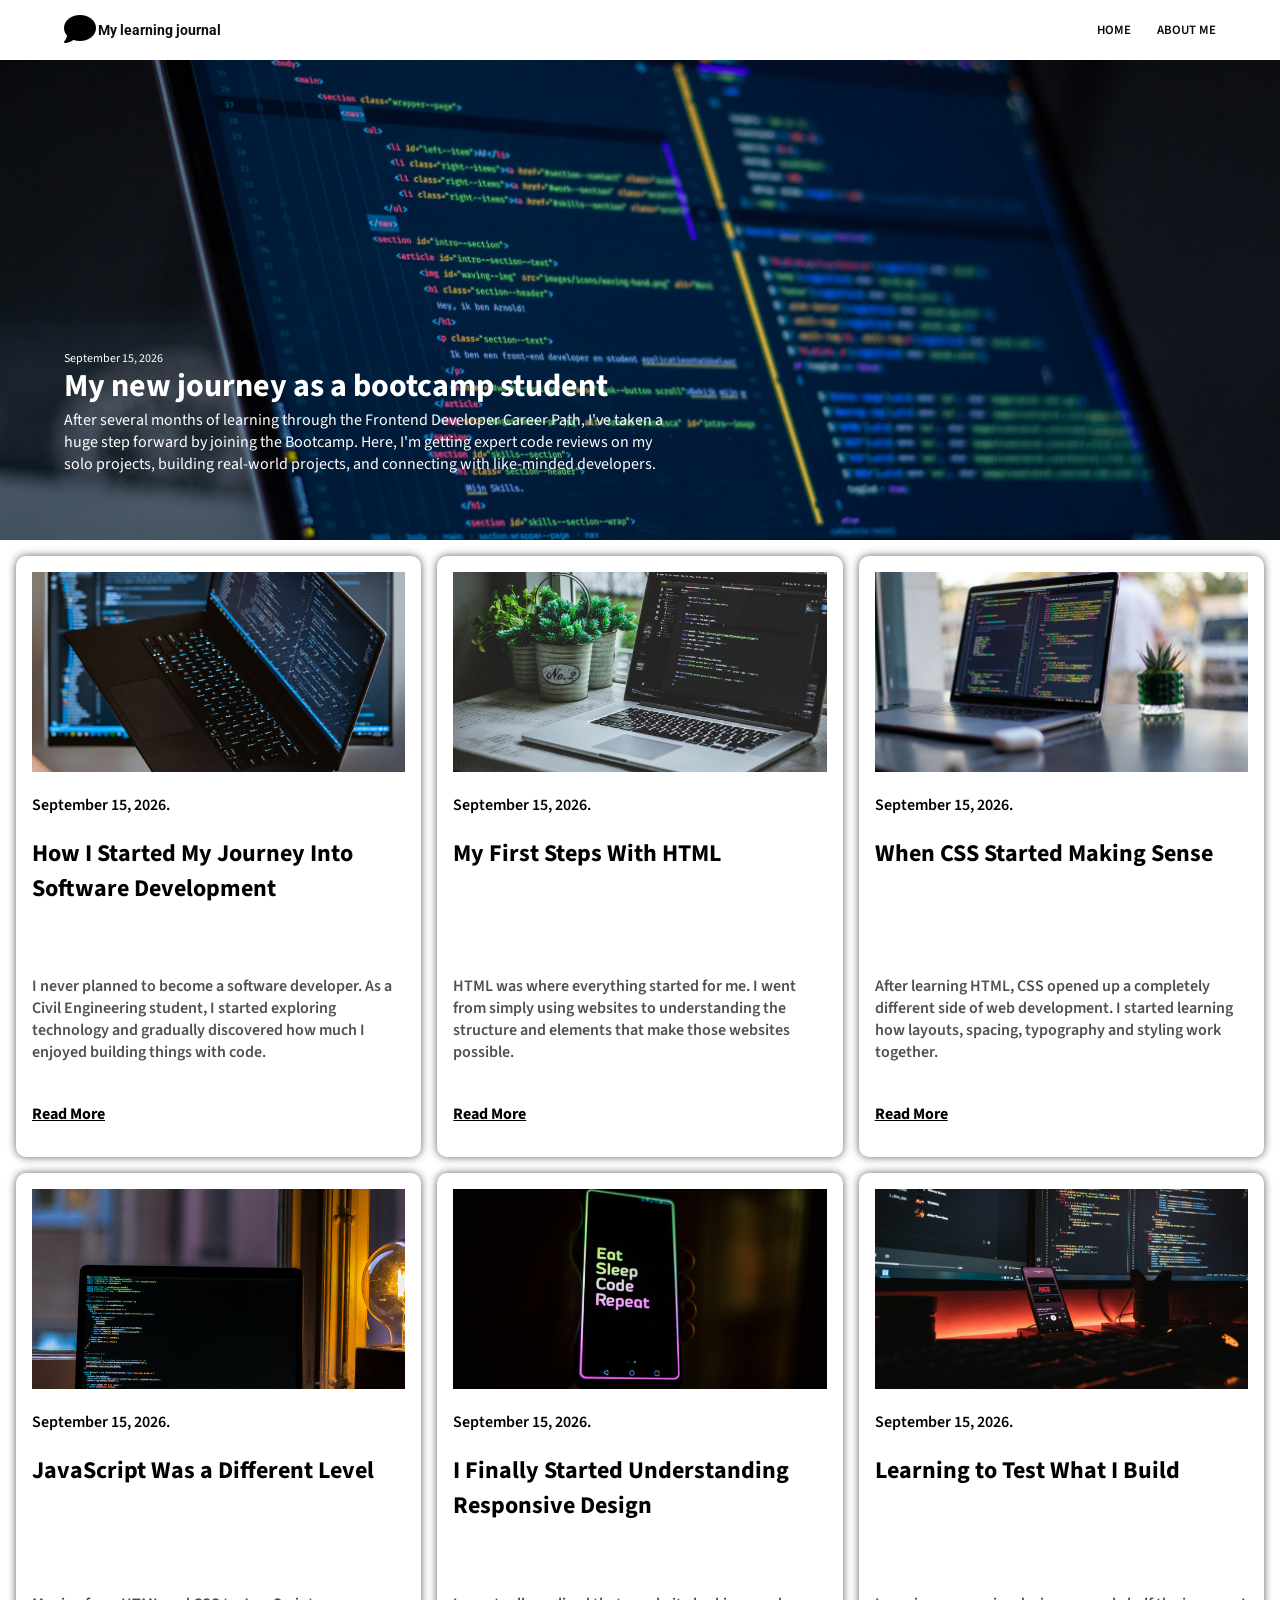
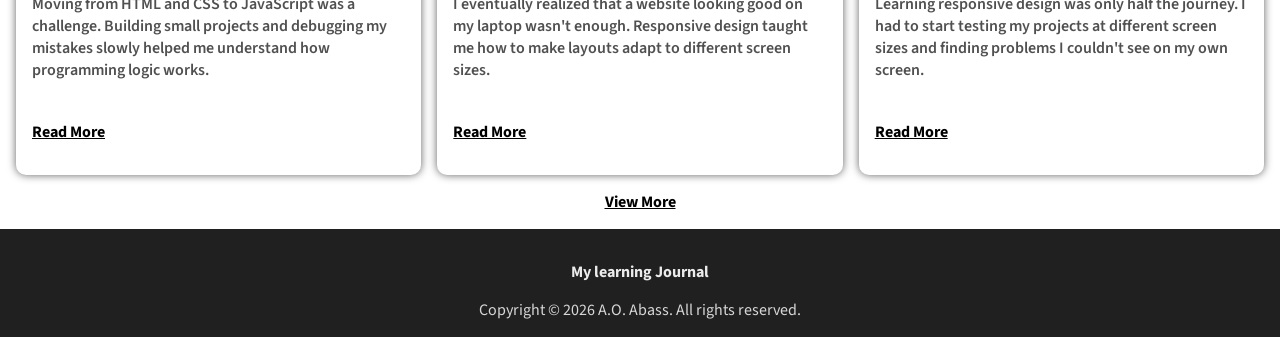
==== index.html @ b2491ed3 "Initial Commit First Date: 16-09-2026" ====
<!DOCTYPE html>
<html lang="en">
<head>
    <meta charset="UTF-8">
    <meta name="viewport" content="width=device-width, initial-scale=1.0">
    <title>My Learning Journal</title>
    <!-- CSS -->
     <link rel="stylesheet" href="css/style.css">
    <!-- Font Awesome CDN-->
    <link rel="stylesheet" href="https://cdnjs.cloudflare.com/ajax/libs/font-awesome/6.2.0/css/all.min.css" integrity="sha512-xh6O/CkQoPOWDdYTDqeRdPCVd1SpvCA9XXcUnZS2FmJNp1coAFzvtCN9BmamE+4aHK8yyUHUSCcJHgXloTyT2A==" crossorigin="anonymous" referrerpolicy="no-referrer" /> 
    <!-- Google Fonts -->

    <!-- Source Sans 3 -->
    <link rel="preconnect" href="https://fonts.googleapis.com">
    <link rel="preconnect" href="https://fonts.gstatic.com" crossorigin>
    <link href="https://fonts.googleapis.com/css2?family=Roboto:ital,wght@0,100..900;1,100..900&family=Source+Sans+3:ital,wght@0,200..900;1,200..900&display=swap" rel="stylesheet">

    <!-- Roboto -->
    <link rel="preconnect" href="https://fonts.googleapis.com">
    <link rel="preconnect" href="https://fonts.gstatic.com" crossorigin>
    <link href="https://fonts.googleapis.com/css2?family=Roboto:ital,wght@0,100..900;1,100..900&display=swap" rel="stylesheet">
</head>
<body>
    <header>
        <div class="container">
            <div class="logo">
                <div><i class="fa-mosaic fa-solid fa-comment"></i></div>
                <h1>My learning journal</h1>
            </div>
            
            <!-- SITE NAVIGATION -->
            <nav>
                <ul>
                    <li><a href="#">HOME</a></li>
                    <li><a href="#">ABOUT ME</a></li>
                </ul>
            </nav>
        </div>
    </header>

    <main>
        <section class="intro">
            <div class="intro-text">
                <p class="intro-date">September 15, 2026</p>
                <h2>My new journey as a bootcamp student</h2>
                <p>After several months of learning through the Frontend Developer
                Career Path, I've taken a huge step forward by joining the Bootcamp.
                Here, I'm getting expert code reviews on my solo projects, building
                real-world projects, and connecting with like-minded developers.</p>
            </div>
        </section>
        <section class="blog-posts">
            <a href="blog-1.html" class="blog-card">
                <article>
                    <img src="images/blog-1.jpg" alt="">
                    <p class="blog-date">September 15, 2026.</p>
                    <h2>How I Started My Journey Into Software Development</h2>
                    <p class="blog-preview">I never planned to become a software developer. As a Civil Engineering student, I started exploring technology and gradually discovered how much I enjoyed building things with code.</p>
                    <p class="read-more-btn">Read More</p>
                </article>
            </a>
            <a href="blog-2.html" class="blog-card">
                <article>
                    <img src="images/blog-2.jpg" alt="">
                    <p class="blog-date">September 15, 2026.</p>
                    <h2>My First Steps With HTML</h2>
                    <p class="blog-preview">HTML was where everything started for me. I went from simply using websites to understanding the structure and elements that make those websites possible.</p>
                    <p class="read-more-btn">Read More</p>
                </article>
            </a>
            <a href="blog-3.html" class="blog-card">
                <article>
                    <img src="images/blog-3.jpg" alt="">
                    <p class="blog-date">September 15, 2026.</p>
                    <h2>When CSS Started Making Sense</h2>
                    <p class="blog-preview">After learning HTML, CSS opened up a completely different side of web development. I started learning how layouts, spacing, typography and styling work together.</p>
                    <p class="read-more-btn">Read More</p>
                </article>
            </a>
            <a href="blog-4.html" class="blog-card">
                <article>
                    <img src="images/blog-4.jpg" alt="">
                    <p class="blog-date">September 15, 2026.</p>
                    <h2>JavaScript Was a Different Level</h2>
                    <p class="blog-preview">Moving from HTML and CSS to JavaScript was a challenge. Building small projects and debugging my mistakes slowly helped me understand how programming logic works.</p>
                    <p class="read-more-btn">Read More</p>
                </article>
            </a>
            <a href="blog-5.html" class="blog-card">
                <article>   
                    <img src="images/blog-5.jpg" alt="">
                    <p class="blog-date">September 15, 2026.</p>
                    <h2>I Finally Started Understanding Responsive Design</h2>
                    <p class="blog-preview">I eventually realized that a website looking good on my laptop wasn't enough. Responsive design taught me how to make layouts adapt to different screen sizes.</p>
                    <p class="read-more-btn">Read More</p>
                </article>
            </a>
            <a href="blog-6.html" class="blog-card">
                <article>
                    <img src="images/blog-6.jpg" alt="">
                    <p class="blog-date">September 15, 2026.</p>
                    <h2>Learning to Test What I Build</h2>
                    <p class="blog-preview">Learning responsive design was only half the journey. I had to start testing my projects at different screen sizes and finding problems I couldn't see on my own screen.</p>
                    <p class="read-more-btn">Read More</p>
                </article>
            </a>
            <a href="blog-7.html" class="blog-card hidden">
                <article>
                    <img src="images/blog-7.jpg" alt="">
                    <p class="blog-date">September 15, 2026.</p>
                    <h2>Moving From Tutorials to My Own Projects</h2>
                    <p class="blog-preview">Tutorials helped me learn the fundamentals, but building on my own taught me something different. I started focusing less on following instructions and more on figuring things out myself.</p>
                    <p class="read-more-btn">Read More</p>
                </article>
            </a>
            <a href="blog-8.html" class="blog-card hidden">
                <article>
                    <img src="images/blog-8.jpg" alt="">
                    <p class="blog-date">September 15, 2026.</p>
                    <h2>Making My Projects Feel Like Mine</h2>
                    <p class="blog-preview">As I became more comfortable with development, I started turning what I learnt into projects based on my own ideas, from tourist website to a Nigerian restaurant concept.</p>
                    <p class="read-more-btn">Read More</p>
                </article>
            </a>
            <a href="blog-9.html" class="blog-card hidden">
                <article>
                    <img src="images/blog-9.jpg" alt="">
                    <p class="blog-date">September 15, 2026.</p>
                    <h2>Why I'm Continuing Towards Full-Stack Development</h2>
                    <p class="blog-preview">The more I learnt about frontend development, the more curious I became about what happens behind the interface. That curiosity is pushing me toward backend and full-stack development.</p>
                    <p class="read-more-btn">Read More</p>
                </article>
            </a>
            <a href="blog-10.html" class="blog-card last-card hidden">
                <article>
                    <img src="images/blog-10.jpg" alt="">
                    <p class="blog-date">September 15, 2026.</p>
                    <h2>This Is Only the Beginning</h2>
                    <p class="blog-preview blog-10-preview">Looking back at everything I've learnt so far, I can see how much I've grown. But this is just the beginning of a much bigger journey into software engineering.</p>
                    <p class="read-more-btn">Read More</p>
                </article>
            </a>
        </section>
        <p id="view-more-btn" class="view-more-btn">View More</p>
    </main>
    <footer>
        <p class="paragraph-one">My learning Journal</p>
        <p class="paragragh-two"> Copyright &copy; 2026 A.O. Abass. All rights reserved.</p>
    </footer>
    <script src="script.js"></script>
</body>
</html>
---- css/style.css ----
*,
*::before,
*::after {
    box-sizing: border-box;
}

html, 
body {
    margin: 0;
    padding: 0;
    font-family: "Source Sans 3", sans-serif;
}

body {
    background-color: #fff;
}

html {
    scrollbar-width: none;
}

html::-webkit-scrollbar {
    display: none;
}

/* ----- TYPOGRAPHY ----- */

h1 {
    font-size: 0.85rem;
    margin: 0;
    font-family: "Roboto", sans-serif;
    color: #0E0E0E;
}



/* ----- lAYOUT ----- */

.logo {
    display: flex;
    align-items: center;
    gap: 0.1em;
}

i {
    font-size: 2rem;
}
 
.container {
    width: 90%;
    margin: 0 auto;
    background-color: #fFFFFF;
}

/* ----- NAVIGATION ----- */

header .container, 
    nav ul{
        display: flex;
    }

header .container {
    justify-content: space-between;
    align-items: center;
    padding: 0.8em 0;
}

a {
    color: inherit;
    text-decoration: none;
    font-weight: 600;
}

ul {
    padding: 0;
    margin: 0;
    list-style-type: none;
    font-size: 0.8rem;
    color: #090909;
}

li {
    margin-left: 2em;
}


/* ----- INTRO ----- */

.intro {
    background: black url(../images/intro.jpg);
    width: 100%;
    background-size: cover;
    background-position: center;
    color: white;
    min-height: 295px;
}

.intro-text {
    padding: 4em 1em 0;
}

.intro-text .intro-date,
.intro-text h2 {
    margin-bottom: 0;
}

.intro-text .intro-date {
    font-size: 0.75em;
}

.intro-text h2 {
    font-size: 2em;
    line-height: 1.2;
    margin-top: 0;
}

.intro-text p {
    font-size: 1em;
    margin-top: 0.2em;
    max-width: 600px;
}


/* ----- BLOG POSTS ----- */

img {
    width: 100%;
    height: 200px;
    object-fit: cover;
}

.blog-posts {
    display: grid;
    grid-template-columns: 1fr;
    gap: 1em;
    margin: 1em;
}

.blog-card {
    border-radius: 10px;
    overflow: hidden;
    border: none;
    box-shadow: 0 0 8px rgba(0, 0, 0, 0.62);
    padding: 1em;
}

article .blog-preview {
    color: #505050;
}

.hidden {
    display: none;
}

.read-more-btn,
.view-more-btn {
    font-weight: bold;
    text-decoration: underline;
    cursor: pointer;
}

.view-more-btn {
    text-align: center;
}

/* ----- FOOTER ----- */

footer {
    background-color: #202020;
    text-align: center;
    padding: 1em;
}

footer .paragraph-one {
    color: #ECECEC;
    font-weight: bold;
}

footer .paragragh-two {
    color: #D7D7D7;
    margin: 0;
}



/* ----- MEDIA QUERIES ----- */

@media (min-width: 768px) {
    .intro {
        min-height: 400px;
    }
    
    .intro-text {
        padding: 15em 2em 0;
    }

    .blog-posts {
        grid-template-columns: repeat(2,1fr);
    }

    .blog-card h2 {
        min-height: 4.5em;
    }

    .blog-preview {
        min-height: 7em;
    }
}


@media (min-width: 1024px) {
    .intro {
        min-height: 480px;
    }
    
    .intro-text {
        padding: 18em 4em 0;
    }

    .blog-posts {
        grid-template-columns: repeat(3,1fr);
    }

    .last-card {
        grid-column: 1 / -1;
    }

    .blog-card h2 {
        min-height: 5em;
    }

    .blog-10-preview {
        max-width: 800px;
    }
}
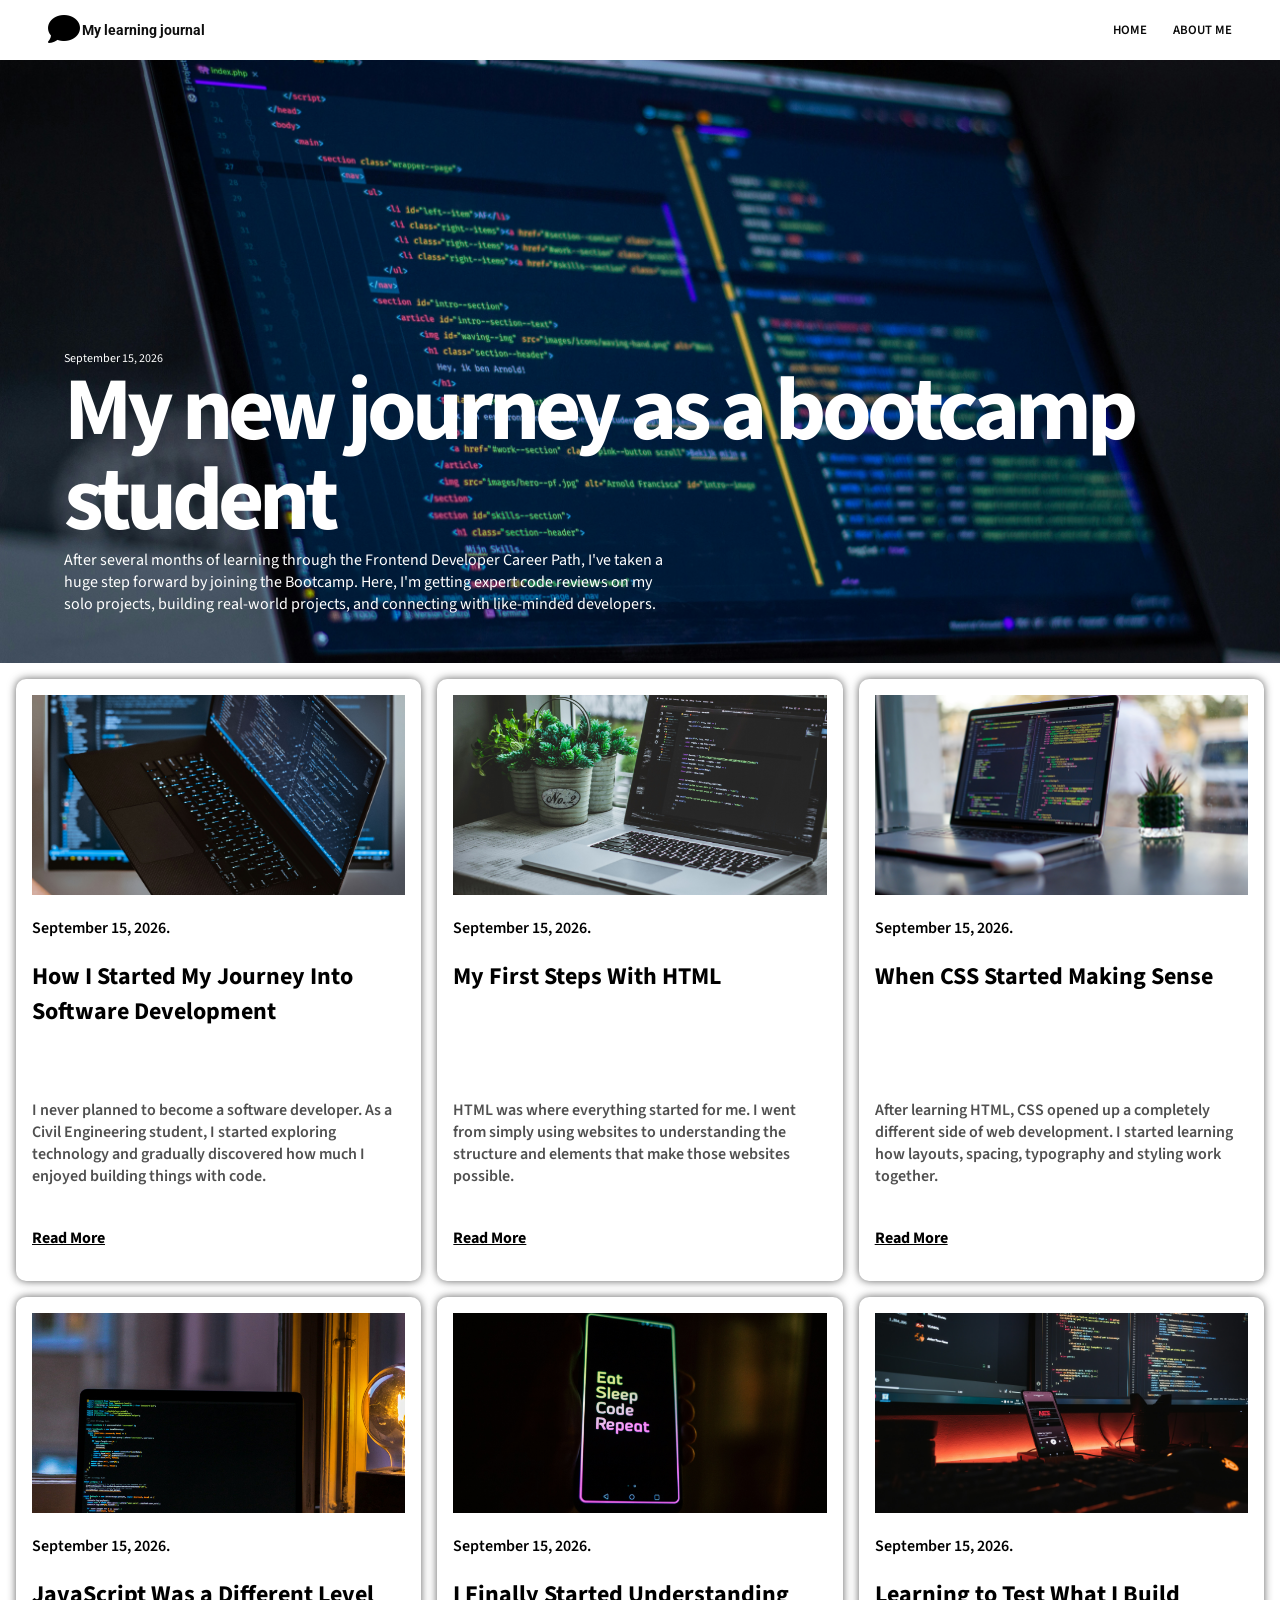
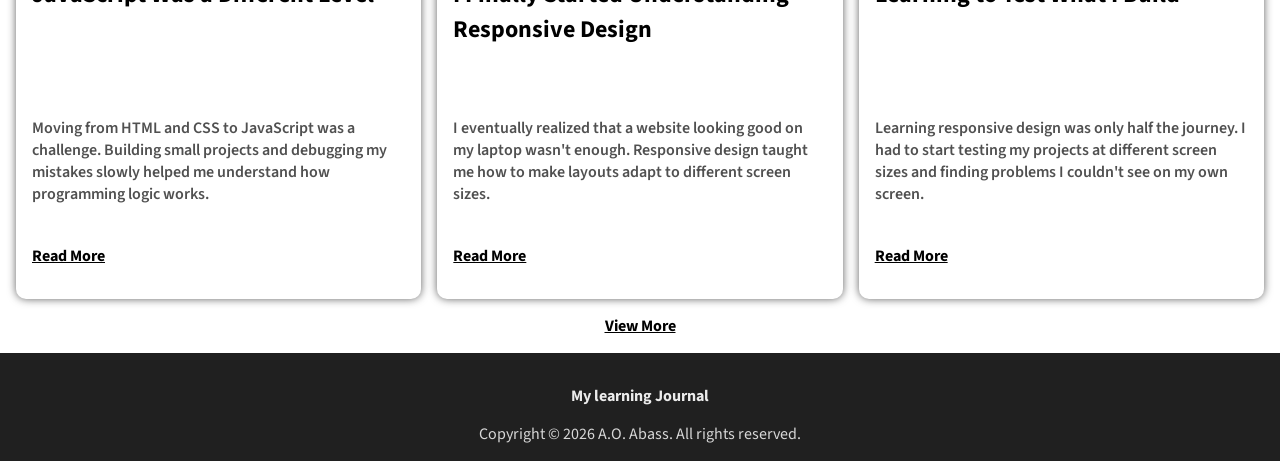
==== commit 6098c831: "feat: complete learning journal and blog pages" ====
--- a/index.html
+++ b/index.html
@@ -32,7 +32,7 @@
             <nav>
                 <ul>
                     <li><a href="#">HOME</a></li>
-                    <li><a href="#">ABOUT ME</a></li>
+                    <li><a href="about-me.html">ABOUT ME</a></li>
                 </ul>
             </nav>
         </div>
--- a/css/style.css
+++ b/css/style.css
@@ -17,6 +17,7 @@
 
 html {
     scrollbar-width: none;
+    scroll-behavior: smooth;
 }
 
 html::-webkit-scrollbar {
@@ -35,6 +36,12 @@
 
 
 /* ----- lAYOUT ----- */
+
+header {
+    position: sticky;
+    top: 0;
+    z-index: 100;
+}
 
 .logo {
     display: flex;
@@ -47,7 +54,6 @@
 }
  
 .container {
-    width: 90%;
     margin: 0 auto;
     background-color: #fFFFFF;
 }
@@ -62,7 +68,7 @@
 header .container {
     justify-content: space-between;
     align-items: center;
-    padding: 0.8em 0;
+    padding: 0.8em 1em;
 }
 
 a {
@@ -186,6 +192,11 @@
 /* ----- MEDIA QUERIES ----- */
 
 @media (min-width: 768px) {
+
+    header .container {
+        padding: 0.8em 2em;
+    }
+
     .intro {
         min-height: 400px;
     }
@@ -209,14 +220,26 @@
 
 
 @media (min-width: 1024px) {
+
+    header .container {
+        padding: 0.8em 3em;
+    }
+
     .intro {
         min-height: 480px;
+        padding-bottom: 2em;
     }
     
     .intro-text {
         padding: 18em 4em 0;
     }
 
+    .intro-text h2 {
+        font-size: clamp(2.8rem, 7vw, 5.8rem);
+        line-height: 1;
+        letter-spacing: -0.055em;
+    }
+
     .blog-posts {
         grid-template-columns: repeat(3,1fr);
     }
